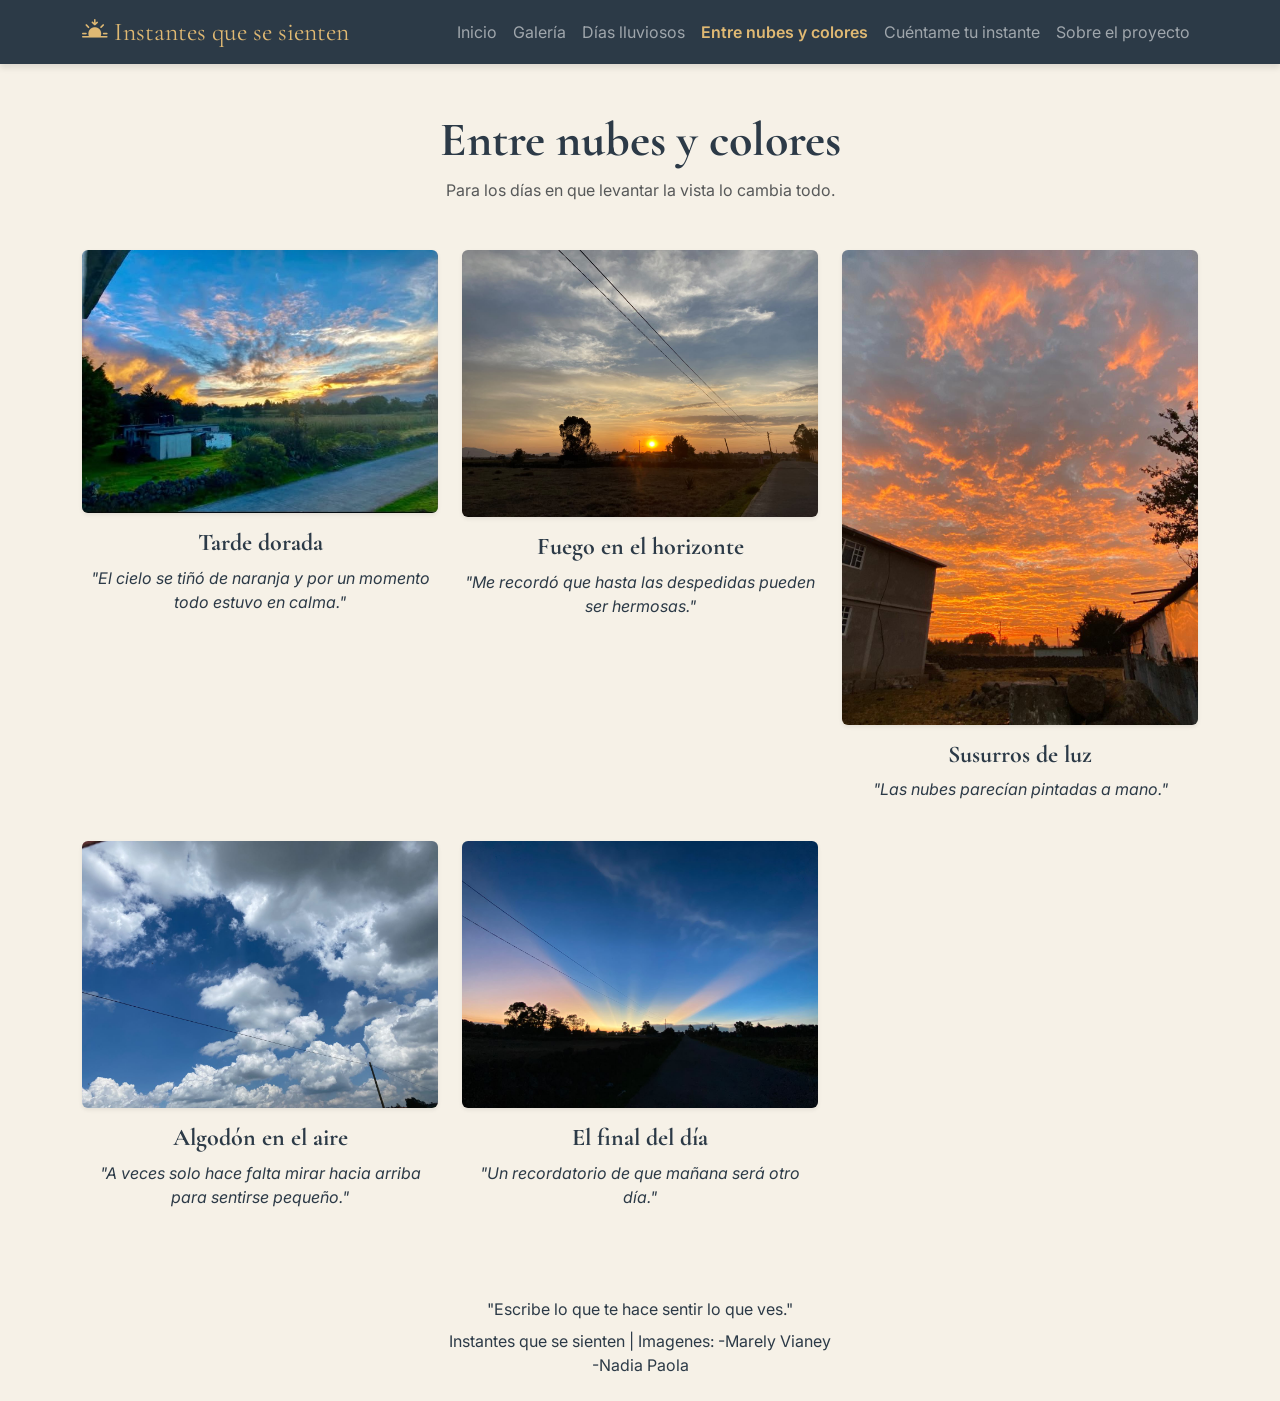
==== cielo.html @ e8693b2a "Despues de relizar el primer commit, subi las imagenes que utilizaria durante mi proyecto de igual m" ====
<!DOCTYPE html>
<html lang="es">
<head>
    <meta charset="UTF-8">
    <meta name="viewport" content="width=device-width, initial-scale=1.0">
    <title>Entre nubes y colores - Instantes que se sienten</title>

    <link href="https://cdn.jsdelivr.net/npm/bootstrap@5.3.8/dist/css/bootstrap.min.css" rel="stylesheet" integrity="sha384-sRIl4kxILFvY47J16cr9ZwB07vP4J8+LH7qKQnuqkuIAvNWLzeN8tE5YBujZqJLB" crossorigin="anonymous">
    <link href="https://cdn.jsdelivr.net/npm/bootstrap-icons@1.11.3/font/bootstrap-icons.min.css" rel="stylesheet">
    <link rel="preconnect" href="https://fonts.googleapis.com">
    <link rel="preconnect" href="https://fonts.gstatic.com" crossorigin>
    <link href="https://fonts.googleapis.com/css2?family=Cormorant+Garamond:ital,wght@0,400;0,600;0,700;1,400&family=Inter:wght@300;400;500&display=swap" rel="stylesheet">

    <link rel="stylesheet" href="css/style.css">
</head>
<body>

    <header>
        <nav class="navbar navbar-expand-lg navbar-dark navbar-personalizada">
            <div class="container">
                <a class="navbar-brand marca-sitio" href="index.html">
                    <i class="bi bi-sunset-fill"></i> Instantes que se sienten
                </a>
                <button class="navbar-toggler" type="button" data-bs-toggle="collapse" data-bs-target="#menuPrincipal">
                    <span class="navbar-toggler-icon"></span>
                </button>
                <div class="collapse navbar-collapse" id="menuPrincipal">
                    <ul class="navbar-nav ms-auto mb-2 mb-lg-0">
                        <li class="nav-item"><a class="nav-link" href="index.html">Inicio</a></li>
                        <li class="nav-item"><a class="nav-link" href="galeria.html">Galería</a></li>
                        <li class="nav-item"><a class="nav-link" href="lluvia.html">Días lluviosos</a></li>
                        <li class="nav-item"><a class="nav-link active" href="cielo.html">Entre nubes y colores</a></li>
                        <li class="nav-item"><a class="nav-link" href="cuentame.html">Cuéntame tu instante</a></li>
                        <li class="nav-item"><a class="nav-link" href="sobre.html">Sobre el proyecto</a></li>
                    </ul>
                </div>
            </div>
        </nav>
    </header>

    <main class="container my-5">
        <div class="text-center mb-5">
            <h2 class="titulo-principal">Entre nubes y colores</h2>
            <p class="text-muted">Para los días en que levantar la vista lo cambia todo.</p>
        </div>

        <div class="row g-4">
            
            <!-- FOTO 1 -->
            <div class="col-md-4">
                <img src="img/atardecer1.webp" class="img-fluid rounded shadow-sm mb-3" alt="Atardecer en el campo">
                <h4 class="text-center titulo-foto">Tarde dorada</h4>
                <p class="text-center texto-foto">
                    <em>"El cielo se tiñó de naranja y por un momento todo estuvo en calma."</em>
                </p>
            </div>

            <!-- FOTO 2 -->
            <div class="col-md-4">
                <img src="img/atardecer2.webp" class="img-fluid rounded shadow-sm mb-3" alt="Atardecer con nubes">
                <h4 class="text-center titulo-foto">Fuego en el horizonte</h4>
                <p class="text-center texto-foto">
                    <em>"Me recordó que hasta las despedidas pueden ser hermosas."</em>
                </p>
            </div>

            <!-- FOTO 3 -->
            <div class="col-md-4">
                <img src="img/atardecernubes.webp" class="img-fluid rounded shadow-sm mb-3" alt="Nubes en el atardecer">
                <h4 class="text-center titulo-foto">Susurros de luz</h4>
                <p class="text-center texto-foto">
                    <em>"Las nubes parecían pintadas a mano."</em>
                </p>
            </div>

            <!-- FOTO 4 -->
            <div class="col-md-4">
                <img src="img/nubes2.webp" class="img-fluid rounded shadow-sm mb-3" alt="Cielo azul con nubes">
                <h4 class="text-center titulo-foto">Algodón en el aire</h4>
                <p class="text-center texto-foto">
                    <em>"A veces solo hace falta mirar hacia arriba para sentirse pequeño."</em>
                </p>
            </div>

            <!-- FOTO 5 -->
            <div class="col-md-4">
                <img src="img/vistaatarde.webp" class="img-fluid rounded shadow-sm mb-3" alt="Vista de un atardecer">
                <h4 class="text-center titulo-foto">El final del día</h4>
                <p class="text-center texto-foto">
                    <em>"Un recordatorio de que mañana será otro día."</em>
                </p>
            </div>

        </div>
    </main>
                    <footer class="footer-personalizado text-center py-4 mt-5">
                        <p class="mb-2 lema-footer">"Escribe lo que te hace sentir lo que ves."</p>
                        <p class="mb-0 creditos">  Instantes que se sienten | Imagenes: -Marely Vianey <br> -Nadia Paola</p>
                    </footer>

    <script src="https://cdn.jsdelivr.net/npm/bootstrap@5.3.8/dist/js/bootstrap.bundle.min.js" integrity="sha384-FKyoEForCGlyvwx9Hj09JcYn3nv7wiPVlz7YYwJrWVcXK/BmnVDxM+D2scQbITxI" crossorigin="anonymous"></script>
</body>
</html>
---- css/style.css ----
:root {
    --color-crema: #F6F1E7;
    --color-terracota: #C97C5D;
    --color-azul-noche: #2C3A47;
    --color-dorado: #E0B973;
}

body {
    background-color: var(--color-crema);
    font-family: 'Inter', sans-serif;
    color: var(--color-azul-noche);
    overflow-x: hidden;
}
h1, h2, h3, h4, h5, h6 {
    font-family: 'Cormorant Garamond', serif;
    font-weight: 700;
}


.navbar-personalizada {
    background-color: var(--color-azul-noche);
    box-shadow: 0 4px 6px rgba(0,0,0,0.1);
}

.marca-sitio {
    font-family: 'Cormorant Garamond', serif;
    color: var(--color-dorado) !important;
    font-size: 1.6rem;
}

.navbar-personalizada .nav-link.active {
    color: var(--color-dorado) !important;
    font-weight: 600;
}


.titulo-principal {
    color: var(--color-azul-noche);
    font-size: 3rem;
    line-height: 1.2;
}

.texto-principal {
    color: var(--color-azul-noche);
    font-size: 1.2rem;
    font-weight: 300;
}

.btn-terracota {
    background-color: var(--color-terracota);
    color: white;
    border-radius: 30px;
    padding: 12px 30px;
    font-weight: 500;
    border: none;
    transition: all 0.3s ease;
}
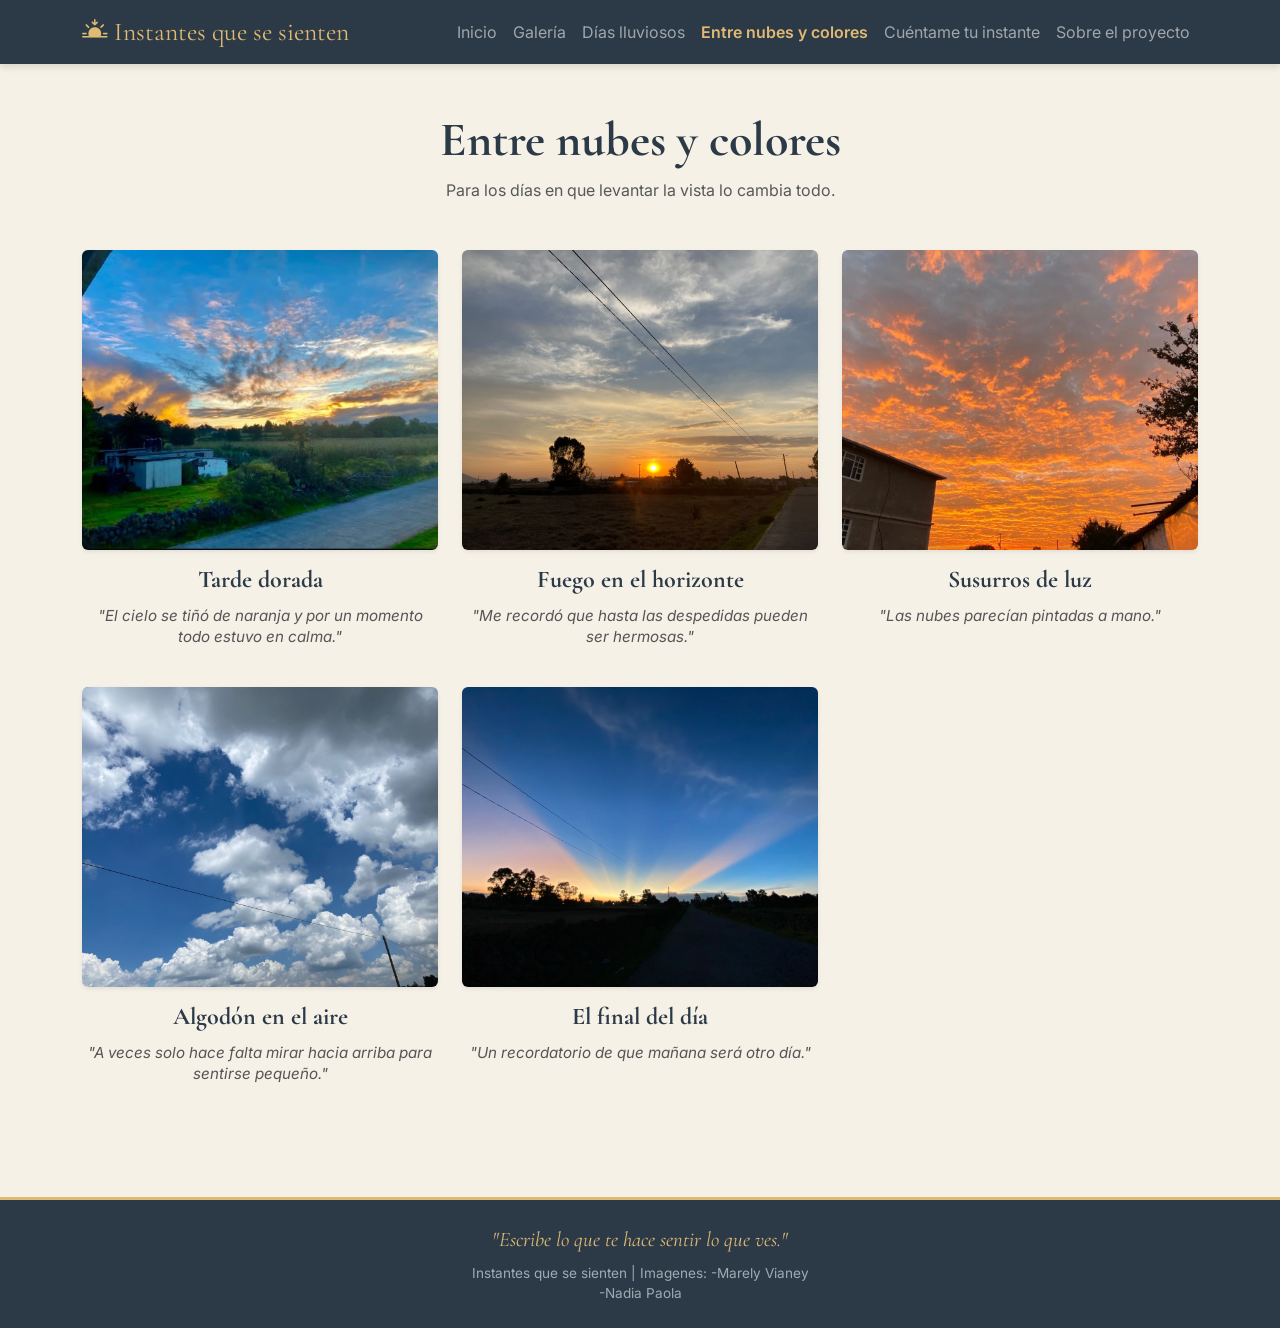
==== commit 84e118cb: "Eh trabajado en el css de igual manera eh agregado un gif en el index, eh hecho el css y el javascri" ====
--- a/cielo.html
+++ b/cielo.html
@@ -55,7 +55,6 @@
                 </p>
             </div>
 
-            <!-- FOTO 2 -->
             <div class="col-md-4">
                 <img src="img/atardecer2.webp" class="img-fluid rounded shadow-sm mb-3" alt="Atardecer con nubes">
                 <h4 class="text-center titulo-foto">Fuego en el horizonte</h4>
@@ -82,7 +81,6 @@
                 </p>
             </div>
 
-            <!-- FOTO 5 -->
             <div class="col-md-4">
                 <img src="img/vistaatarde.webp" class="img-fluid rounded shadow-sm mb-3" alt="Vista de un atardecer">
                 <h4 class="text-center titulo-foto">El final del día</h4>
--- a/css/style.css
+++ b/css/style.css
@@ -10,12 +10,19 @@
     font-family: 'Inter', sans-serif;
     color: var(--color-azul-noche);
     overflow-x: hidden;
-}
+    display: flex;
+    flex-direction: column;
+    min-height: 100vh;
+}
+
+main {
+    flex: 1;
+}
+
 h1, h2, h3, h4, h5, h6 {
     font-family: 'Cormorant Garamond', serif;
     font-weight: 700;
 }
-
 
 .navbar-personalizada {
     background-color: var(--color-azul-noche);
@@ -32,7 +39,6 @@
     color: var(--color-dorado) !important;
     font-weight: 600;
 }
-
 
 .titulo-principal {
     color: var(--color-azul-noche);
@@ -54,4 +60,146 @@
     font-weight: 500;
     border: none;
     transition: all 0.3s ease;
+}
+
+.btn-terracota:hover {
+    background-color: #b56546;
+    color: white;
+    transform: translateY(-2px);
+    box-shadow: 0 5px 15px rgba(201, 124, 93, 0.4);
+}
+
+.form-container {
+    background-color: white;
+    border-radius: 15px;
+    border: 1px solid #e0e0e0;
+    box-shadow: 0 10px 30px rgba(0,0,0,0.05);
+}
+
+.form-control:focus, .form-select:focus {
+    border-color: var(--color-terracota);
+    box-shadow: 0 0 0 0.25rem rgba(201, 124, 93, 0.25);
+}
+
+.icono-formulario {
+    position: absolute;
+    right: 25px;
+    top: 48px;
+    color: var(--color-terracota);
+    font-size: 1.2rem;
+    pointer-events: none;
+}
+
+.form-check-input:checked {
+    background-color: var(--color-terracota);
+    border-color: var(--color-terracota);
+}
+
+.form-check-input:focus {
+    border-color: var(--color-terracota);
+    box-shadow: 0 0 0 0.25rem rgba(201, 124, 93, 0.25);
+}
+
+.form-check-label {
+    color: #555;
+    font-size: 0.95rem;
+}
+
+.titulo-foto {
+    font-family: 'Cormorant Garamond', serif;
+    color: var(--color-azul-noche);
+    font-size: 1.5rem;
+    margin-bottom: 10px;
+}
+
+.texto-foto {
+    font-size: 0.95rem;
+    color: #555;
+    font-style: italic;
+    line-height: 1.4;
+}
+
+.col-md-4 .img-fluid {
+    width: 100%;
+    height: 300px;
+    object-fit: cover;
+}
+
+.seccion-galeria {
+    max-width: 1100px;
+    margin: 0 auto;
+    padding: 40px 20px;
+}
+
+.titulo-seccion {
+    text-align: center;
+    margin-bottom: 40px;
+    margin-top: 20px;
+}
+
+.titulo-seccion h2 {
+    font-family: 'Cormorant Garamond', serif;
+    color: var(--color-azul-noche);
+    font-size: 2.5rem;
+}
+
+.titulo-seccion p {
+    color: #555;
+    font-size: 1.1rem;
+}
+
+.contenedor-fotos {
+    display: flex;
+    flex-wrap: wrap;
+    gap: 30px;
+    justify-content: center;
+}
+
+.tarjeta-foto {
+    width: 100%;
+    max-width: 320px;
+    text-align: center;
+    margin-bottom: 20px;
+}
+
+.tarjeta-foto img {
+    width: 100%;
+    height: 300px;
+    object-fit: cover;
+    border-radius: 15px;
+    box-shadow: 0 5px 15px rgba(0,0,0,0.1);
+    margin-bottom: 15px;
+}
+
+.tarjeta-foto h3 {
+    font-family: 'Cormorant Garamond', serif;
+    font-size: 1.5rem;
+    color: var(--color-azul-noche);
+    margin-bottom: 5px;
+}
+
+.tarjeta-foto p {
+    font-size: 0.95rem;
+    color: #555;
+    font-style: italic;
+    line-height: 1.4;
+}
+
+.footer-personalizado {
+    background-color: var(--color-azul-noche);
+    color: white;
+    border-top: 3px solid var(--color-dorado);
+}
+
+.lema-footer {
+    font-family: 'Cormorant Garamond', serif;
+    font-size: 1.3rem;
+    color: var(--color-dorado);
+    font-style: italic;
+}
+
+.creditos {
+    font-size: 0.85rem;
+    color: #a0aab2;
+    font-family: 'Inter', sans-serif;
 }
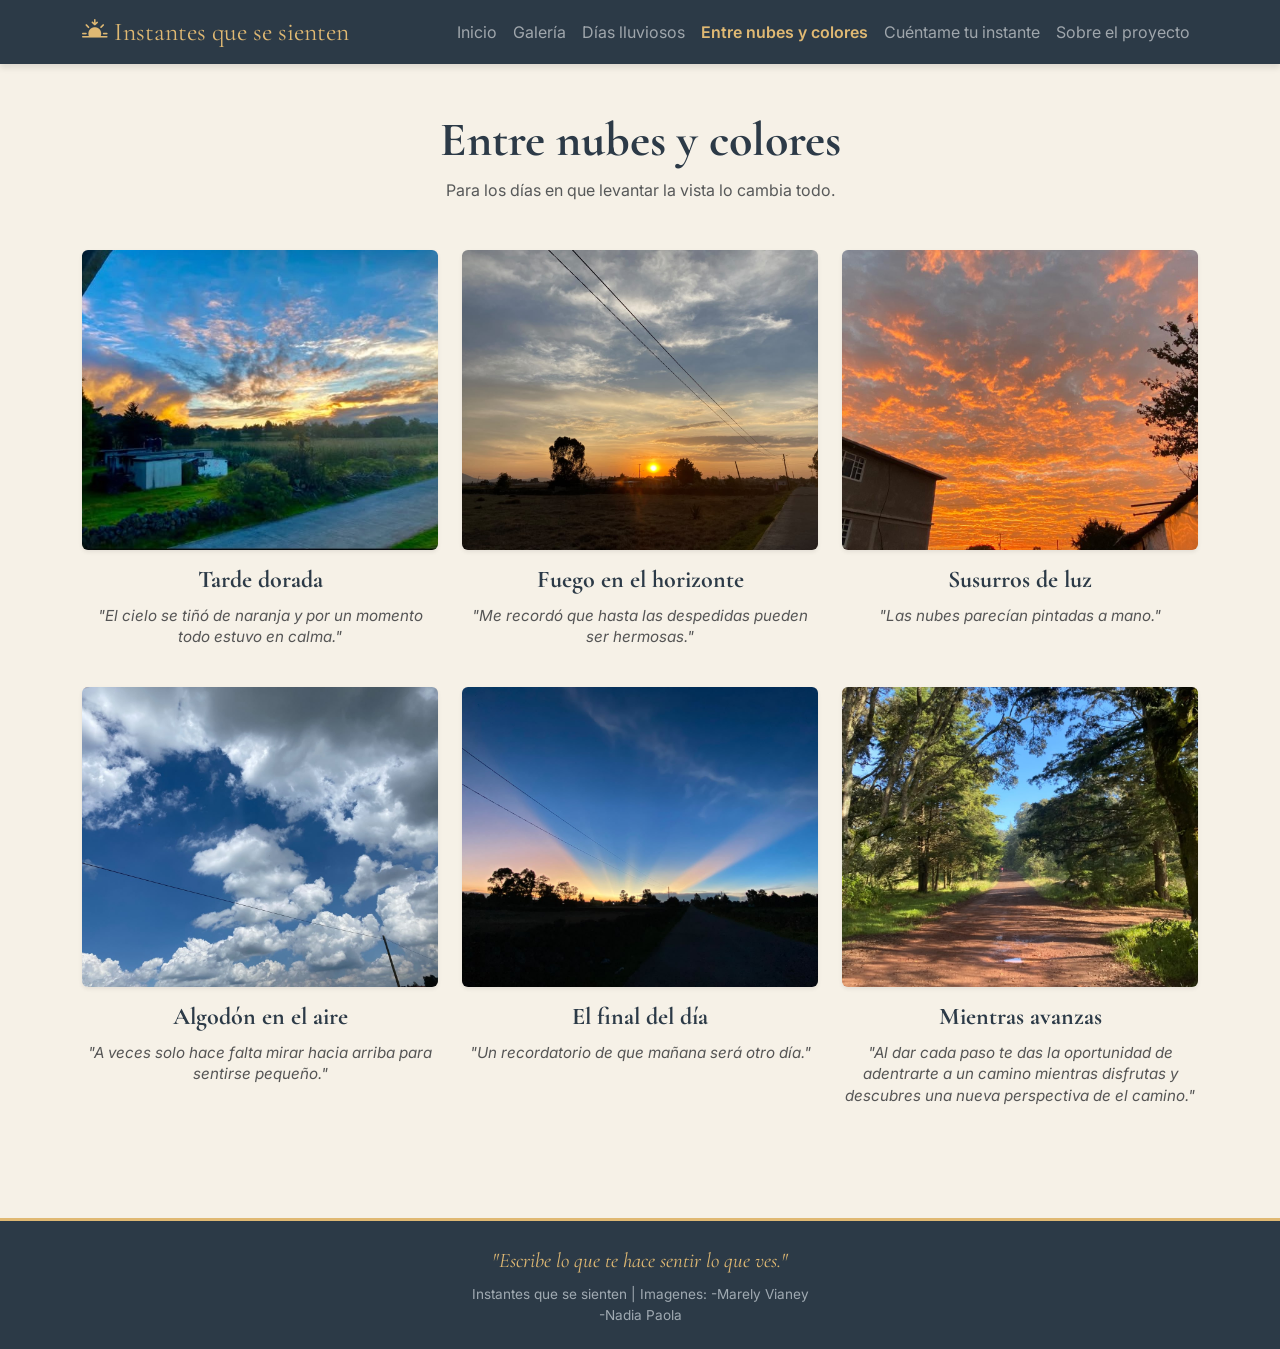
==== commit c47e234e: "Eh agregado iconos para las paginas, para ello agregue la linea correspondiente para colocar el icon" ====
--- a/cielo.html
+++ b/cielo.html
@@ -10,6 +10,7 @@
     <link rel="preconnect" href="https://fonts.googleapis.com">
     <link rel="preconnect" href="https://fonts.gstatic.com" crossorigin>
     <link href="https://fonts.googleapis.com/css2?family=Cormorant+Garamond:ital,wght@0,400;0,600;0,700;1,400&family=Inter:wght@300;400;500&display=swap" rel="stylesheet">
+    <link rel="icon" href="img/vistaatarde.ico" type="image/png">
 
     <link rel="stylesheet" href="css/style.css">
 </head>
@@ -46,7 +47,6 @@
 
         <div class="row g-4">
             
-            <!-- FOTO 1 -->
             <div class="col-md-4">
                 <img src="img/atardecer1.webp" class="img-fluid rounded shadow-sm mb-3" alt="Atardecer en el campo">
                 <h4 class="text-center titulo-foto">Tarde dorada</h4>
@@ -63,7 +63,6 @@
                 </p>
             </div>
 
-            <!-- FOTO 3 -->
             <div class="col-md-4">
                 <img src="img/atardecernubes.webp" class="img-fluid rounded shadow-sm mb-3" alt="Nubes en el atardecer">
                 <h4 class="text-center titulo-foto">Susurros de luz</h4>
@@ -72,7 +71,6 @@
                 </p>
             </div>
 
-            <!-- FOTO 4 -->
             <div class="col-md-4">
                 <img src="img/nubes2.webp" class="img-fluid rounded shadow-sm mb-3" alt="Cielo azul con nubes">
                 <h4 class="text-center titulo-foto">Algodón en el aire</h4>
@@ -88,6 +86,13 @@
                     <em>"Un recordatorio de que mañana será otro día."</em>
                 </p>
             </div>
+              <div class="col-md-4">
+                <img src="img/paisaje.webp" class="img-fluid rounded shadow-sm mb-3" alt="Vista de camino">
+                <h4 class="text-center titulo-foto">Mientras avanzas</h4>
+                <p class="text-center texto-foto">
+                    <em>"Al dar cada paso te das la oportunidad de adentrarte a un camino mientras disfrutas y descubres una nueva perspectiva de el camino."</em>
+                </p>
+            </div>
 
         </div>
     </main>
--- a/css/style.css
+++ b/css/style.css
@@ -184,6 +184,25 @@
     font-style: italic;
     line-height: 1.4;
 }
+.contenedor-fotos {
+    display: flex;
+    flex-wrap: wrap;
+    gap: 30px;
+    justify-content: center;
+    max-width: 1100px; 
+    margin: 0 auto;    
+}
+.tarjeta-foto img, 
+.col-md-4 .img-fluid {
+    transition: transform 0.3s ease, box-shadow 0.3s ease;
+}
+
+.tarjeta-foto img:hover, 
+.col-md-4 .img-fluid:hover {
+    transform: scale(1.03); 
+    box-shadow: 0 10px 20px rgba(0,0,0,0.2) !important; 
+    cursor: pointer; 
+}
 
 .footer-personalizado {
     background-color: var(--color-azul-noche);
@@ -197,6 +216,12 @@
     color: var(--color-dorado);
     font-style: italic;
 }
+
+.form-container p {
+    text-align: justify;
+    margin-bottom: 1.5rem;
+    line-height: 1.8;
+} 
 
 .creditos {
     font-size: 0.85rem;
